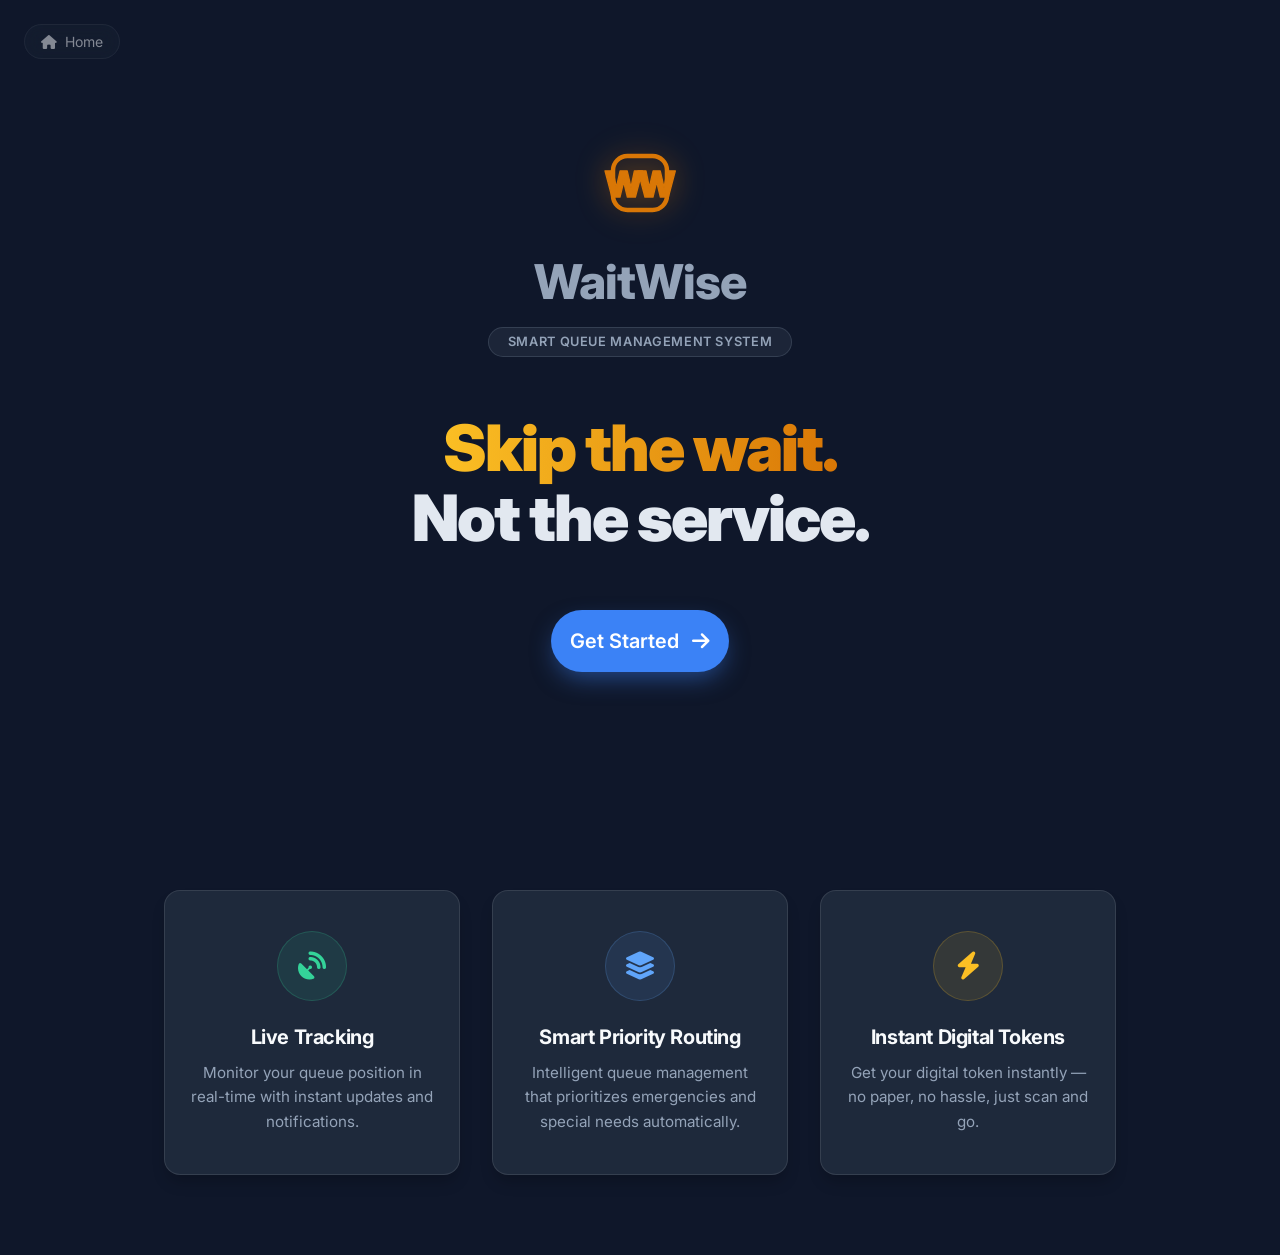
==== src/main/resources/static/index.html @ f44375d8 "initial commit" ====
<!DOCTYPE html>
<html lang="en">
<head>
    <meta charset="UTF-8">
    <meta name="viewport" content="width=device-width, initial-scale=1.0">
    <title>WaitWise - Smart Queue Management System</title>
    <link href="https://fonts.googleapis.com/css2?family=Inter:wght@400;500;600;700&display=swap" rel="stylesheet">
    <link rel="stylesheet" href="https://cdnjs.cloudflare.com/ajax/libs/font-awesome/6.4.0/css/all.min.css">
    <link rel="stylesheet" href="css/styles-v2.css">
</head>
<body>

    <!-- Back button hidden on the very first page or disabled visually -->
    <a href="#" class="back-btn" style="opacity: 0.5; pointer-events: none;"><i class="fas fa-home"></i> Home</a>

    <!-- Hero Section with slide-down animation -->
    <div class="hero-section text-center" style="max-width: 800px; margin: 0 auto; min-height: 90vh; display: flex; flex-direction: column; justify-content: center; align-items: center;">
        
        <!-- WW Logo inside Rounded Square -->
        <svg width="90" height="90" viewBox="0 0 100 100" fill="none" class="floating-animation" style="margin-bottom: 1.5rem; filter: drop-shadow(0 0 15px rgba(217, 119, 6, 0.4));">
            <rect x="20" y="20" width="60" height="60" rx="16" stroke="#D97706" stroke-width="5" />
            <text x="32" y="66" font-family="'Inter', sans-serif" font-weight="900" font-size="40" fill="#D97706" stroke="#D97706" stroke-width="1.5" stroke-linejoin="round" text-anchor="middle">W</text>
            <text x="68" y="66" font-family="'Inter', sans-serif" font-weight="900" font-size="40" fill="#D97706" stroke="#D97706" stroke-width="1.5" stroke-linejoin="round" text-anchor="middle">W</text>
        </svg>
        
        <h1 class="title" style="margin-bottom: 1rem; font-size: 3rem; font-weight: 800; letter-spacing: -1px; color: var(--text-secondary);">WaitWise</h1>
        
        <!-- Smart Queue Badge -->
        <div style="display: inline-block; background: rgba(148, 163, 184, 0.1); border: 1px solid rgba(148, 163, 184, 0.2); color: #94A3B8; padding: 0.4rem 1.2rem; border-radius: 9999px; font-size: 0.8rem; font-weight: 600; text-transform: uppercase; letter-spacing: 0.05em; margin-bottom: 3.5rem;">
            Smart Queue Management System
        </div>
        
        <!-- Giant highly visible slogan -->
        <h2 style="font-size: 4rem; font-weight: 900; color: #F8FAFC; margin-bottom: 3.5rem; line-height: 1.1; letter-spacing: -2px;">
            <span style="background: linear-gradient(90deg, #FBBF24, #D97706); background-clip: text; -webkit-background-clip: text; -webkit-text-fill-color: transparent;">Skip the wait.</span> <br> 
            <span style="color: #E2E8F0;">Not the service.</span>
        </h2>
        
        <div>
            <button class="btn btn-primary" style="max-width: 280px; font-size: 1.25rem; font-weight: 600; padding: 1.2rem; border-radius: 9999px; box-shadow: 0 10px 25px -5px rgba(59, 130, 246, 0.5); transition: all 0.3s ease;" onclick="window.location.href='roles.html'">
                Get Started <i class="fas fa-arrow-right" style="margin-left: 0.5rem;"></i>
            </button>
        </div>
    </div>

    <!-- Feature Cards Section - pop up on scroll -->
    <div class="feature-cards-row" id="featureCards">
        <div class="feature-card feature-card-1" id="featureCard1">
            <div class="feature-icon feature-icon-green">
                <i class="fas fa-satellite-dish"></i>
            </div>
            <h3 class="feature-title">Live Tracking</h3>
            <p class="feature-desc">Monitor your queue position in real-time with instant updates and notifications.</p>
        </div>
        <div class="feature-card feature-card-2" id="featureCard2">
            <div class="feature-icon feature-icon-blue">
                <i class="fas fa-layer-group"></i>
            </div>
            <h3 class="feature-title">Smart Priority Routing</h3>
            <p class="feature-desc">Intelligent queue management that prioritizes emergencies and special needs automatically.</p>
        </div>
        <div class="feature-card feature-card-3" id="featureCard3">
            <div class="feature-icon feature-icon-amber">
                <i class="fas fa-bolt"></i>
            </div>
            <h3 class="feature-title">Instant Digital Tokens</h3>
            <p class="feature-desc">Get your digital token instantly — no paper, no hassle, just scan and go.</p>
        </div>
    </div>

    <script>
        // Intersection Observer for pop-up animation on scroll
        const observer = new IntersectionObserver((entries) => {
            entries.forEach(entry => {
                if (entry.isIntersecting) {
                    entry.target.classList.add('pop-visible');
                    observer.unobserve(entry.target);
                }
            });
        }, { threshold: 0.15 });

        document.querySelectorAll('.feature-card').forEach(card => observer.observe(card));
    </script>

</body>
</html>
---- src/main/resources/static/css/styles-v2.css ----
:root {
    --bg-primary: #0f172a;
    --bg-secondary: #1e293b;
    --bg-glass: rgba(30, 41, 59, 0.7);
    --text-primary: #f8fafc;
    --text-secondary: #94a3b8;
    --accent-primary: #3b82f6;
    --accent-hover: #2563eb;
    --accent-glow: rgba(59, 130, 246, 0.5);
    --success: #10b981;
    --warning: #f59e0b;
    --danger: #ef4444;
    --border-color: rgba(255, 255, 255, 0.1);
    --card-shadow: 0 8px 32px 0 rgba(0, 0, 0, 0.37);
}

* {
    margin: 0;
    padding: 0;
    box-sizing: border-box;
    font-family: 'Inter', -apple-system, BlinkMacSystemFont, sans-serif;
}

body {
    background-color: var(--bg-primary);
    color: var(--text-primary);
    min-height: 100vh;
    display: flex;
    flex-direction: column;
    overflow-x: hidden;
    position: relative;
}

body {
    background-color: var(--bg-primary);
    color: var(--text-primary);
    min-height: 100vh;
    display: flex;
    flex-direction: column;
    overflow-x: hidden;
    position: relative;
    /* Removed dynamic blobs for a simpler look */
}

/* Glassmorphism Container */
.glass-container {
    background: var(--bg-secondary);
    border: 1px solid var(--border-color);
    border-radius: 1rem;
    box-shadow: 0 20px 25px -5px rgba(0, 0, 0, 0.2);
    padding: 2.5rem;
    width: 100%;
    max-width: 480px;
    margin: auto;
    position: relative;
    overflow: hidden;
    animation: fadeIn 0.5s ease-out;
}

.glass-container::before {
    content: '';
    position: absolute;
    top: 0; left: 0; right: 0;
    height: 4px;
    background: var(--accent-primary);
}

/* Typography */
h1, h2, h3 {
    color: var(--text-primary);
    margin-bottom: 0.5rem;
}

.title {
    font-size: 2rem;
    font-weight: 700;
    text-align: center;
    margin-bottom: 2rem;
    letter-spacing: -0.025em;
}

.subtitle {
    color: var(--text-secondary);
    text-align: center;
    margin-bottom: 2rem;
    font-size: 0.95rem;
}

/* Forms */
.form-group {
    margin-bottom: 1.5rem;
}

.form-label {
    display: block;
    margin-bottom: 0.5rem;
    font-size: 0.875rem;
    color: var(--text-secondary);
    font-weight: 500;
}

.form-control {
    width: 100%;
    padding: 0.75rem 1rem;
    background: rgba(15, 23, 42, 0.5);
    border: 1px solid var(--border-color);
    border-radius: 0.5rem;
    color: var(--text-primary);
    font-size: 1rem;
    transition: all 0.3s ease;
}

.form-control:focus {
    outline: none;
    border-color: var(--accent-primary);
    box-shadow: 0 0 0 2px var(--accent-glow);
}

/* Buttons */
.btn {
    display: inline-block;
    padding: 0.875rem 1.5rem;
    border: none;
    border-radius: 0.5rem;
    font-size: 1rem;
    font-weight: 600;
    cursor: pointer;
    transition: all 0.3s ease;
    text-align: center;
    text-decoration: none;
}

.btn-primary {
    background: var(--accent-primary);
    color: white;
    box-shadow: 0 4px 14px 0 var(--accent-glow);
}

.btn-primary:hover {
    background: var(--accent-hover);
    transform: translateY(-2px);
    box-shadow: 0 6px 20px rgba(59, 130, 246, 0.4);
}

.btn-outline {
    background: transparent;
    border: 1px solid var(--border-color);
    color: var(--text-primary);
}

.btn-outline:hover {
    background: rgba(255, 255, 255, 0.05);
    border-color: var(--text-secondary);
}

/* Role Selection Grid */
.role-grid {
    display: grid;
    grid-template-columns: 1fr 1fr;
    gap: 1.5rem;
    margin-bottom: 2rem;
}

.role-card {
    background: rgba(30, 41, 59, 0.5);
    border: 1px solid var(--border-color);
    border-radius: 1rem;
    padding: 2.5rem 1.5rem;
    text-align: center;
    cursor: pointer;
    transition: all 0.3s ease;
}

.role-card:hover {
    background: rgba(59, 130, 246, 0.1);
    border-color: var(--accent-primary);
    transform: translateY(-4px);
}

.role-card i {
    font-size: 3rem;
    color: var(--accent-primary);
    margin-bottom: 1rem;
    transition: transform 0.3s ease;
}

.role-card h3 {
    font-size: 1.25rem;
    font-weight: 600;
    margin-bottom: 0.5rem;
}

/* Links */
.link {
    color: var(--accent-primary);
    text-decoration: none;
    font-size: 0.875rem;
    transition: color 0.3s ease;
}

.link:hover {
    color: var(--text-primary);
    text-decoration: underline;
}

.text-center {
    text-align: center;
}

.mt-4 {
    margin-top: 1rem;
}

/* Dashboard Layout */
.dashboard-container {
    max-width: 1200px;
    margin: 2rem auto;
    padding: 0 1.5rem;
    width: 100%;
}

.dashboard-header {
    display: flex;
    justify-content: space-between;
    align-items: center;
    margin-bottom: 2rem;
    padding-bottom: 1rem;
    border-bottom: 1px solid var(--border-color);
}

.dashboard-grid {
    display: grid;
    grid-template-columns: 1fr 2fr;
    gap: 2rem;
}

@media (max-width: 768px) {
    .dashboard-grid {
        grid-template-columns: 1fr;
    }
}

/* Tables */
.table-container {
    width: 100%;
    overflow-x: auto;
}

table {
    width: 100%;
    border-collapse: collapse;
}

th, td {
    padding: 1rem;
    text-align: left;
    border-bottom: 1px solid var(--border-color);
}

th {
    font-weight: 600;
    color: var(--text-secondary);
    text-transform: uppercase;
    font-size: 0.75rem;
    letter-spacing: 0.05em;
}

td {
    color: var(--text-primary);
    font-size: 0.875rem;
}

tbody tr {
    transition: background-color 0.2s ease;
}

tbody tr:hover {
    background-color: rgba(255, 255, 255, 0.02);
}

/* Badges */
.badge {
    padding: 0.25rem 0.75rem;
    border-radius: 9999px;
    font-size: 0.75rem;
    font-weight: 500;
}

.badge.Waiting {
    background: rgba(245, 158, 11, 0.2);
    color: var(--warning);
}

.badge.Serving {
    background: rgba(59, 130, 246, 0.2);
    color: var(--accent-primary);
}

.badge.Completed {
    background: rgba(16, 185, 129, 0.2);
    color: var(--success);
}

/* Utilities */
.hidden {
    display: none !important;
}

/* Alerts */
.alert {
    padding: 1rem;
    border-radius: 0.5rem;
    margin-bottom: 1rem;
    font-size: 0.875rem;
}

.alert-error {
    background: rgba(239, 68, 68, 0.1);
    border: 1px solid rgba(239, 68, 68, 0.2);
    color: #fca5a5;
}

.alert-success {
    background: rgba(16, 185, 129, 0.1);
    border: 1px solid rgba(16, 185, 129, 0.2);
    color: #6ee7b7;
}

/* Animations */
@keyframes fadeIn {
    from { opacity: 0; transform: translateY(10px); }
    to { opacity: 1; transform: translateY(0); }
}

/* Loading Overlay */
.loader-container {
    position: fixed;
    top: 0; left: 0; right: 0; bottom: 0;
    background: rgba(15, 23, 42, 0.8);
    backdrop-filter: blur(4px);
    display: flex;
    justify-content: center;
    align-items: center;
    z-index: 1000;
}

.spinner {
    width: 40px;
    height: 40px;
    border: 3px solid rgba(255, 255, 255, 0.1);
    border-radius: 50%;
    border-top-color: var(--accent-primary);
    animation: spin 1s ease-in-out infinite;
}

@keyframes spin {
    to { transform: rotate(360deg); }
}

/* Floating Animation */
.floating-animation {
    animation: floating 3s ease-in-out infinite;
}

@keyframes floating {
    0% { transform: translateY(0px); }
    50% { transform: translateY(-15px); }
    100% { transform: translateY(0px); }
}

/* Logo Styling */
.logo-img {
    width: 120px;
    height: 120px;
    border-radius: 50%;
    object-fit: cover;
    margin-bottom: 1.5rem;
    box-shadow: 0 10px 15px -3px rgba(0, 0, 0, 0.3);
    border: 2px solid rgba(255, 255, 255, 0.1);
}

/* Global Back Button */
.back-btn {
    position: absolute;
    top: 1.5rem;
    left: 1.5rem;
    background: rgba(30, 41, 59, 0.6);
    backdrop-filter: blur(8px);
    border: 1px solid var(--border-color);
    color: var(--text-primary);
    padding: 0.5rem 1rem;
    border-radius: 9999px;
    text-decoration: none;
    font-size: 0.875rem;
    display: flex;
    align-items: center;
    gap: 0.5rem;
    transition: all 0.3s ease;
    z-index: 50;
}

.back-btn:hover {
    background: rgba(59, 130, 246, 0.2);
    border-color: var(--accent-primary);
    transform: translateX(-3px);
}

/* Registration Flow Styles */
.reg-card {
    background: #151A24; /* Exact dark hue from image */
    border: 1px solid #2A3241;
    border-radius: 1.5rem;
    padding: 2.5rem 3rem;
    position: relative;
    overflow: hidden;
    box-shadow: 0 25px 50px -12px rgba(0, 0, 0, 0.5);
}

.reg-card::before {
    content: '';
    position: absolute;
    top: 0; left: 0; right: 0;
    height: 3px;
    background: linear-gradient(90deg, #EAB308, #34D399); /* Thin top border glow */
}

.stepper {
    display: flex;
    align-items: center;
    justify-content: center;
    margin-bottom: 2rem;
}

.stepper .step {
    display: flex;
    flex-direction: column;
    align-items: center;
    gap: 0.75rem;
}

.stepper .circle {
    width: 36px;
    height: 36px;
    border-radius: 50%;
    display: flex;
    align-items: center;
    justify-content: center;
    font-weight: 500;
    font-size: 0.9rem;
    border: 1px solid #475569;
    color: #94A3B8;
}

.stepper .step.active .circle {
    background: #C8A85C;
    color: #000;
    border-color: #C8A85C;
}

.stepper span {
    font-size: 0.7rem;
    color: #64748B;
    font-weight: 400;
}

.stepper .step.active span {
    color: #C8A85C;
}

.stepper .step-line {
    height: 1px;
    width: 50px;
    background: #334155;
    margin: 0 1rem;
    position: relative;
    top: -12px;
}

.reg-title {
    font-family: 'Inter', sans-serif;
    font-weight: 900;
    font-size: 2.2rem;
    color: #FFFFFF;
    margin-bottom: 0.5rem;
    text-transform: uppercase;
    transform: scaleX(1.25);
    transform-origin: left;
    letter-spacing: 1px;
}

.reg-subtitle {
    color: #8C99AB;
    font-size: 0.9rem;
    font-weight: 400;
    margin-bottom: 1.5rem;
    margin-top: 0.5rem;
}

.reg-form {
    display: flex;
    flex-direction: column;
    gap: 1rem;
}

.form-row {
    display: grid;
    grid-template-columns: 1fr 1fr;
    gap: 1rem;
}

.reg-form .form-group {
    display: flex;
    flex-direction: column;
    gap: 0.4rem;
    text-align: left;
}

.reg-form label {
    font-size: 0.65rem;
    color: #8C99AB;
    text-transform: uppercase;
    letter-spacing: 0.15em;
    font-weight: 400;
}

.reg-form input {
    background: #1E2532;
    border: 1px solid #333B4D;
    border-radius: 0.5rem;
    padding: 0.75rem 1rem;
    color: #F8FAFC;
    font-size: 0.9rem;
    transition: border-color 0.2s;
    width: 100%;
}

.reg-form input::placeholder {
    color: #475569;
}

.reg-form input:focus {
    outline: none;
    border-color: #C8A85C;
}

.input-icon-wrapper {
    position: relative;
    width: 100%;
}

.input-icon-wrapper i {
    position: absolute;
    right: 1.25rem;
    top: 50%;
    transform: translateY(-50%);
    color: #64748B;
    cursor: pointer;
}

.input-icon-wrapper input {
    padding-right: 3rem;
}

.btn-gold-wide {
    background: #C8A85C;
    color: #000000;
    font-weight: 600;
    font-size: 1rem;
    padding: 1rem;
    border-radius: 0.5rem;
    border: none;
    cursor: pointer;
    transition: all 0.2s ease;
    width: 100%;
    margin-top: 1rem;
}

.btn-gold-wide:hover {
    background: #D4B66B;
}

.back-link:hover {
    color: #F8FAFC !important;
}

@media (max-width: 600px) {
    .reg-card {
        padding: 2rem;
    }
    .form-row {
        grid-template-columns: 1fr;
    }
}


/* Dashboard SPA Styles */
.dashboard-body { background: #0F172A; color: #F8FAFC; }
.dash-nav { display: flex; justify-content: space-between; align-items: center; padding: 1rem 2rem; background: #1E293B; border-bottom: 1px solid #334155; }
.dash-nav-brand { display: flex; align-items: center; gap: 1rem; }
.dash-tabs { display: flex; gap: 1rem; }
.tab-btn { background: transparent; border: none; color: #94A3B8; font-size: 1rem; font-weight: 500; padding: 0.5rem 1rem; cursor: pointer; transition: 0.2s; border-radius: 0.5rem; }
.tab-btn.active { background: rgba(59, 130, 246, 0.1); color: #60A5FA; }
.tab-btn:hover:not(.active) { color: #F8FAFC; background: rgba(255,255,255,0.05); }
.dash-content { padding: 3rem 2rem; max-width: 1200px; margin: 0 auto; }
.tab-pane { display: none; }
.tab-pane.active { display: block; animation: fadeIn 0.3s ease; }
@keyframes fadeIn { from { opacity: 0; transform: translateY(10px); } to { opacity: 1; transform: translateY(0); } }
.dash-title { font-size: 2.5rem; font-weight: 800; margin-bottom: 0.5rem; }
.dash-subtitle { color: #94A3B8; margin-bottom: 3rem; }
.metrics-grid { display: grid; grid-template-columns: repeat(3, 1fr); gap: 1.5rem; margin-bottom: 3rem; }
.metric-card { background: #1E293B; border: 1px solid #334155; border-radius: 1rem; padding: 1.5rem; display: flex; align-items: center; gap: 1.5rem; }
.metric-card .icon { width: 60px; height: 60px; border-radius: 50%; display: flex; align-items: center; justify-content: center; font-size: 1.5rem; }
.active-metric .icon { background: rgba(59, 130, 246, 0.1); color: #60A5FA; }
.served-metric .icon { background: rgba(16, 185, 129, 0.1); color: #10B981; }
.cancelled-metric .icon { background: rgba(239, 68, 68, 0.1); color: #EF4444; }
.metric-card h3 { font-size: 2rem; margin: 0; }
.metric-card p { color: #94A3B8; margin: 0; font-size: 0.9rem; text-transform: uppercase; letter-spacing: 1px; }
.service-grid, .priority-grid { display: grid; grid-template-columns: repeat(auto-fit, minmax(200px, 1fr)); gap: 1.5rem; }
.service-card, .priority-card { background: #1E293B; border: 1px solid #334155; border-radius: 1rem; padding: 2rem 1.5rem; text-align: center; cursor: pointer; transition: all 0.2s; }
.service-card:hover, .priority-card:hover { transform: translateY(-5px); border-color: #60A5FA; box-shadow: 0 10px 15px -3px rgba(0, 0, 0, 0.3); }
.service-card i, .priority-card i { font-size: 2.5rem; color: #60A5FA; margin-bottom: 1rem; }
.service-card p, .priority-card p { color: #94A3B8; font-size: 0.85rem; margin-top: 0.5rem; }
.priority-card.golden { border-color: rgba(251, 191, 36, 0.5); }
.priority-card.golden i { color: #FBBF24; }
.priority-card.emergency { border-color: rgba(239, 68, 68, 0.5); }
.priority-card.emergency i { color: #EF4444; }
.btn-back { background: transparent; color: #94A3B8; border: none; cursor: pointer; display: flex; align-items: center; gap: 0.5rem; font-size: 1rem; margin-bottom: 1rem; }
.btn-back:hover { color: #fff; }
.digital-token-wrapper { display: flex; flex-direction: column; align-items: center; justify-content: center; padding: 2rem 0; }
.digital-token { background: linear-gradient(145deg, #1E293B, #0F172A); border: 1px solid #334155; border-radius: 1.5rem; padding: 2rem; width: 100%; max-width: 400px; box-shadow: 0 25px 50px -12px rgba(0, 0, 0, 0.5); position: relative; overflow: hidden; }
.digital-token::before { content: ''; position: absolute; top: 0; left: 0; right: 0; height: 4px; background: linear-gradient(90deg, #FBBF24, #D97706); }
.token-header { display: flex; justify-content: space-between; align-items: center; border-bottom: 1px dashed #334155; padding-bottom: 1rem; margin-bottom: 1.5rem; }
.token-body { text-align: center; margin-bottom: 2rem; }
.token-body h1 { font-size: 4rem; font-weight: 900; letter-spacing: 2px; margin: 0; color: #F8FAFC; }
.token-body p { color: #94A3B8; text-transform: uppercase; letter-spacing: 2px; }
.token-footer { display: flex; justify-content: space-between; background: rgba(0,0,0,0.2); padding: 1rem; border-radius: 0.5rem; }
.token-footer .stat { display: flex; flex-direction: column; gap: 0.25rem; }
.token-footer .label { font-size: 0.65rem; color: #64748B; text-transform: uppercase; letter-spacing: 1px; }
.token-footer .value { font-size: 1.25rem; font-weight: 700; color: #C8A85C; }
.badge { font-size: 0.65rem; padding: 0.25rem 0.5rem; border-radius: 9999px; font-weight: bold; }
.badge.golden { background: rgba(251, 191, 36, 0.2); color: #FBBF24; }
.badge.emergency { background: rgba(239, 68, 68, 0.2); color: #EF4444; }
.badge.senior { background: rgba(52, 211, 153, 0.2); color: #34D399; }
.badge.normal { background: rgba(59, 130, 246, 0.2); color: #60A5FA; }
.modal-overlay { position: fixed; top: 0; left: 0; right: 0; bottom: 0; background: rgba(0, 0, 0, 0.75); backdrop-filter: blur(4px); display: flex; align-items: center; justify-content: center; z-index: 1000; }
.modal-card { background: #1E293B; padding: 2.5rem; border-radius: 1rem; width: 90%; max-width: 500px; border: 1px solid #334155; }
.modal-card h2 { margin-bottom: 1rem; }
.modal-card p { color: #94A3B8; margin-bottom: 1.5rem; }
.modal-card textarea { width: 100%; background: #0F172A; border: 1px solid #334155; border-radius: 0.5rem; padding: 1rem; color: #fff; resize: none; }
.modal-actions { display: flex; justify-content: flex-end; gap: 1rem; margin-top: 2rem; }
.credit-card-mock { background: #0F172A; padding: 1.5rem; border-radius: 0.5rem; border: 1px solid #334155; }
.credit-card-mock input { width: 100%; background: transparent; border: none; border-bottom: 1px solid #334155; color: #fff; padding: 0.5rem 0; margin-bottom: 1rem; outline: none; }
.toast { position: fixed; bottom: 2rem; right: 2rem; background: #1E293B; border-left: 4px solid #FBBF24; padding: 1.5rem; border-radius: 0.5rem; display: flex; gap: 1rem; align-items: center; box-shadow: 0 10px 15px -3px rgba(0,0,0,0.5); z-index: 1000; animation: slideIn 0.3s ease; }
.toast i { font-size: 1.5rem; color: #FBBF24; }
.toast h4 { margin: 0 0 0.25rem 0; color: #fff; }
.toast p { margin: 0; color: #94A3B8; font-size: 0.9rem; }
@keyframes slideIn { from { transform: translateX(100%); } to { transform: translateX(0); } }

/* ===== Unified Logout Button ===== */
.btn-logout {
    display: inline-flex;
    align-items: center;
    gap: 0.5rem;
    background: rgba(239, 68, 68, 0.1);
    color: #ef4444;
    border: 1px solid rgba(239, 68, 68, 0.3);
    padding: 0.5rem 1.25rem;
    border-radius: 9999px;
    font-size: 0.875rem;
    font-weight: 600;
    font-family: 'Inter', sans-serif;
    cursor: pointer;
    transition: all 0.3s ease;
    white-space: nowrap;
    line-height: 1;
    text-decoration: none;
}

.btn-logout:hover {
    background: #ef4444;
    color: #ffffff;
    border-color: #ef4444;
    box-shadow: 0 4px 15px rgba(239, 68, 68, 0.4);
    transform: translateY(-1px);
}

.btn-logout:active {
    transform: translateY(0);
    box-shadow: 0 2px 8px rgba(239, 68, 68, 0.3);
}

.btn-logout i {
    font-size: 0.9rem;
    transition: transform 0.3s ease;
}

.btn-logout:hover i {
    transform: translateX(2px);
}

.hidden { display: none !important; }

/* ===== Landing Page Animations & Feature Cards ===== */
.hero-section {
    animation: slideDownHero 1s cubic-bezier(0.25, 1, 0.5, 1) forwards;
    opacity: 0;
    transform: translateY(-50px);
}

@keyframes slideDownHero {
    from {
        opacity: 0;
        transform: translateY(-50px);
    }
    to {
        opacity: 1;
        transform: translateY(0);
    }
}

.feature-cards-row {
    display: flex;
    justify-content: center;
    gap: 2rem;
    margin-top: 5rem;
    margin-bottom: 5rem;
    flex-wrap: wrap;
    max-width: 1000px;
    margin-left: auto;
    margin-right: auto;
    padding: 0 1.5rem;
}

.feature-card {
    flex: 1;
    min-width: 250px;
    background: var(--bg-secondary);
    border: 1px solid var(--border-color);
    border-radius: 1rem;
    padding: 2.5rem 1.5rem;
    text-align: center;
    box-shadow: 0 10px 15px -3px rgba(0, 0, 0, 0.2);
    opacity: 0;
    transform: translateY(40px) scale(0.95);
    transition: all 0.6s cubic-bezier(0.25, 1, 0.5, 1);
}

.feature-card.pop-visible {
    opacity: 1;
    transform: translateY(0) scale(1);
}

/* Staggered animation delays based on child order */
.feature-card.feature-card-1 { transition-delay: 0.1s; }
.feature-card.feature-card-2 { transition-delay: 0.3s; }
.feature-card.feature-card-3 { transition-delay: 0.5s; }

.feature-card:hover {
    transform: translateY(-10px) scale(1.02);
    background: rgba(30, 41, 59, 0.7);
    border-color: rgba(255, 255, 255, 0.2);
    box-shadow: 0 20px 40px -10px rgba(0, 0, 0, 0.6);
    /* Remove transition delay on hover so it reacts immediately */
    transition-delay: 0s !important;
}

.feature-icon {
    width: 70px;
    height: 70px;
    border-radius: 50%;
    display: flex;
    align-items: center;
    justify-content: center;
    font-size: 1.75rem;
    margin: 0 auto 1.5rem auto;
    transition: transform 0.3s ease;
}

.feature-card:hover .feature-icon {
    transform: scale(1.1);
}

.feature-icon-green {
    background: rgba(52, 211, 153, 0.1);
    color: #34D399;
    border: 1px solid rgba(52, 211, 153, 0.2);
}

.feature-icon-blue {
    background: rgba(96, 165, 250, 0.1);
    color: #60A5FA;
    border: 1px solid rgba(96, 165, 250, 0.2);
}

.feature-icon-amber {
    background: rgba(251, 191, 36, 0.1);
    color: #FBBF24;
    border: 1px solid rgba(251, 191, 36, 0.2);
}

.feature-title {
    font-size: 1.25rem;
    font-weight: 700;
    color: var(--text-primary);
    margin-bottom: 0.75rem;
    letter-spacing: -0.02em;
}

.feature-desc {
    font-size: 0.95rem;
    color: var(--text-secondary);
    line-height: 1.6;
}
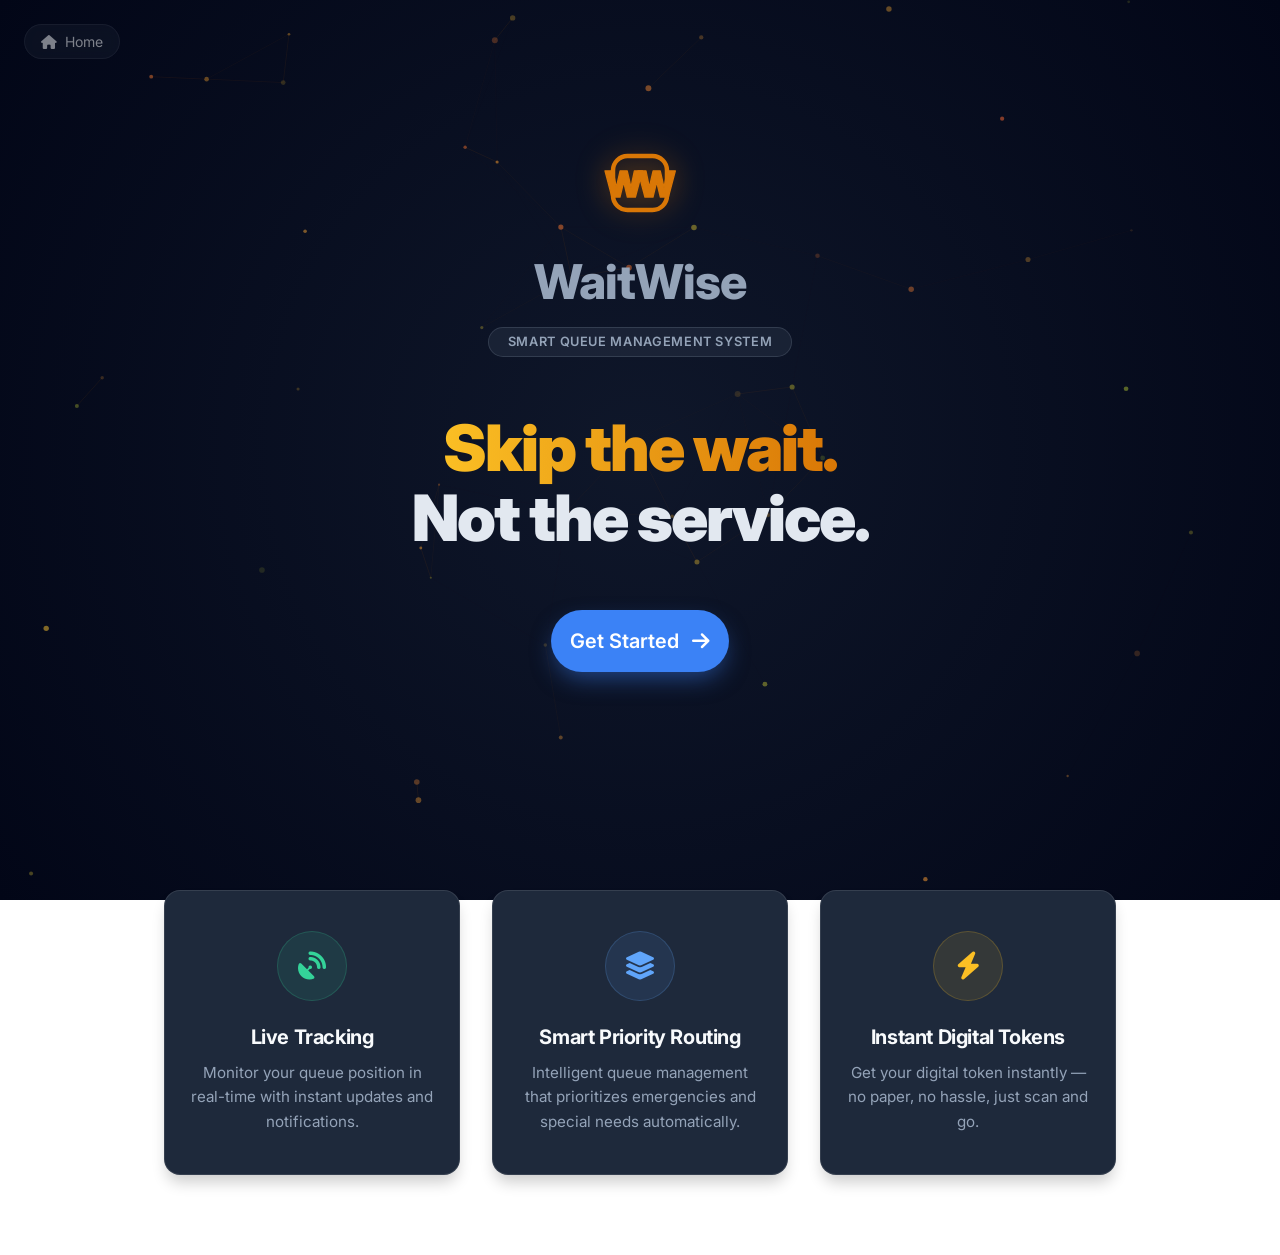
==== commit 62efabf2: "Enhance welcome page aesthetics, fix port conflict, and preserve register form state" ====
--- a/src/main/resources/static/index.html
+++ b/src/main/resources/static/index.html
@@ -7,16 +7,61 @@
     <link href="https://fonts.googleapis.com/css2?family=Inter:wght@400;500;600;700&display=swap" rel="stylesheet">
     <link rel="stylesheet" href="https://cdnjs.cloudflare.com/ajax/libs/font-awesome/6.4.0/css/all.min.css">
     <link rel="stylesheet" href="css/styles-v2.css">
+    <style>
+        /* Dynamic Animations */
+        @keyframes float {
+            0% { transform: translateY(0px); }
+            50% { transform: translateY(-15px); }
+            100% { transform: translateY(0px); }
+        }
+        .floating-animation {
+            animation: float 4s ease-in-out infinite;
+        }
+        
+        .hero-section {
+            animation: fadeIn 1.2s ease-out forwards;
+        }
+        
+        @keyframes fadeIn {
+            from { opacity: 0; transform: translateY(30px); }
+            to { opacity: 1; transform: translateY(0); }
+        }
+
+        .btn-primary {
+            transition: all 0.3s cubic-bezier(0.175, 0.885, 0.32, 1.275) !important;
+        }
+
+        .btn-primary:hover {
+            transform: translateY(-5px) scale(1.05) !important;
+            box-shadow: 0 15px 30px -5px rgba(217, 119, 6, 0.6) !important;
+        }
+        
+        /* Particle Background */
+        #canvas-bg {
+            position: fixed;
+            top: 0;
+            left: 0;
+            width: 100%;
+            height: 100%;
+            z-index: -1;
+            background: radial-gradient(circle at center, #0f172a 0%, #020617 100%);
+        }
+        body {
+            background-color: transparent !important;
+        }
+    </style>
 </head>
 <body>
+    <!-- Dynamic Background -->
+    <canvas id="canvas-bg"></canvas>
 
-    <!-- Back button hidden on the very first page or disabled visually -->
+    <!-- Navigation -->
     <a href="#" class="back-btn" style="opacity: 0.5; pointer-events: none;"><i class="fas fa-home"></i> Home</a>
 
-    <!-- Hero Section with slide-down animation -->
+    <!-- Hero Section -->
     <div class="hero-section text-center" style="max-width: 800px; margin: 0 auto; min-height: 90vh; display: flex; flex-direction: column; justify-content: center; align-items: center;">
         
-        <!-- WW Logo inside Rounded Square -->
+        <!-- Logo -->
         <svg width="90" height="90" viewBox="0 0 100 100" fill="none" class="floating-animation" style="margin-bottom: 1.5rem; filter: drop-shadow(0 0 15px rgba(217, 119, 6, 0.4));">
             <rect x="20" y="20" width="60" height="60" rx="16" stroke="#D97706" stroke-width="5" />
             <text x="32" y="66" font-family="'Inter', sans-serif" font-weight="900" font-size="40" fill="#D97706" stroke="#D97706" stroke-width="1.5" stroke-linejoin="round" text-anchor="middle">W</text>
@@ -25,12 +70,12 @@
         
         <h1 class="title" style="margin-bottom: 1rem; font-size: 3rem; font-weight: 800; letter-spacing: -1px; color: var(--text-secondary);">WaitWise</h1>
         
-        <!-- Smart Queue Badge -->
+        <!-- Badge -->
         <div style="display: inline-block; background: rgba(148, 163, 184, 0.1); border: 1px solid rgba(148, 163, 184, 0.2); color: #94A3B8; padding: 0.4rem 1.2rem; border-radius: 9999px; font-size: 0.8rem; font-weight: 600; text-transform: uppercase; letter-spacing: 0.05em; margin-bottom: 3.5rem;">
             Smart Queue Management System
         </div>
         
-        <!-- Giant highly visible slogan -->
+        <!-- Slogan -->
         <h2 style="font-size: 4rem; font-weight: 900; color: #F8FAFC; margin-bottom: 3.5rem; line-height: 1.1; letter-spacing: -2px;">
             <span style="background: linear-gradient(90deg, #FBBF24, #D97706); background-clip: text; -webkit-background-clip: text; -webkit-text-fill-color: transparent;">Skip the wait.</span> <br> 
             <span style="color: #E2E8F0;">Not the service.</span>
@@ -43,7 +88,7 @@
         </div>
     </div>
 
-    <!-- Feature Cards Section - pop up on scroll -->
+    <!-- Features -->
     <div class="feature-cards-row" id="featureCards">
         <div class="feature-card feature-card-1" id="featureCard1">
             <div class="feature-icon feature-icon-green">
@@ -69,7 +114,7 @@
     </div>
 
     <script>
-        // Intersection Observer for pop-up animation on scroll
+        // Scroll animation
         const observer = new IntersectionObserver((entries) => {
             entries.forEach(entry => {
                 if (entry.isIntersecting) {
@@ -80,6 +125,62 @@
         }, { threshold: 0.15 });
 
         document.querySelectorAll('.feature-card').forEach(card => observer.observe(card));
+
+        // Particle background animation
+        const canvas = document.getElementById('canvas-bg');
+        const ctx = canvas.getContext('2d');
+        let width, height, particles;
+
+        function init() {
+            width = canvas.width = window.innerWidth;
+            height = canvas.height = window.innerHeight;
+            particles = [];
+            for (let i = 0; i < 50; i++) {
+                particles.push({
+                    x: Math.random() * width,
+                    y: Math.random() * height,
+                    radius: Math.random() * 2 + 1,
+                    vx: (Math.random() - 0.5) * 0.5,
+                    vy: (Math.random() - 0.5) * 0.5,
+                    color: `rgba(${Math.floor(Math.random()*100 + 155)}, ${Math.floor(Math.random()*100 + 100)}, 50, ${Math.random() * 0.5 + 0.1})`
+                });
+            }
+        }
+
+        function animate() {
+            requestAnimationFrame(animate);
+            ctx.clearRect(0, 0, width, height);
+            particles.forEach(p => {
+                p.x += p.vx;
+                p.y += p.vy;
+                if (p.x < 0 || p.x > width) p.vx *= -1;
+                if (p.y < 0 || p.y > height) p.vy *= -1;
+                ctx.beginPath();
+                ctx.arc(p.x, p.y, p.radius, 0, Math.PI * 2);
+                ctx.fillStyle = p.color;
+                ctx.fill();
+            });
+            // Connect particles
+            for(let i=0; i<particles.length; i++) {
+                for(let j=i+1; j<particles.length; j++) {
+                    const dx = particles[i].x - particles[j].x;
+                    const dy = particles[i].y - particles[j].y;
+                    const dist = Math.sqrt(dx*dx + dy*dy);
+                    if(dist < 150) {
+                        ctx.beginPath();
+                        ctx.strokeStyle = `rgba(217, 119, 6, ${0.1 - dist/1500})`;
+                        ctx.lineWidth = 1;
+                        ctx.moveTo(particles[i].x, particles[i].y);
+                        ctx.lineTo(particles[j].x, particles[j].y);
+                        ctx.stroke();
+                    }
+                }
+            }
+        }
+
+        window.addEventListener('resize', init);
+        init();
+        animate();
     </script>
 
 </body>
